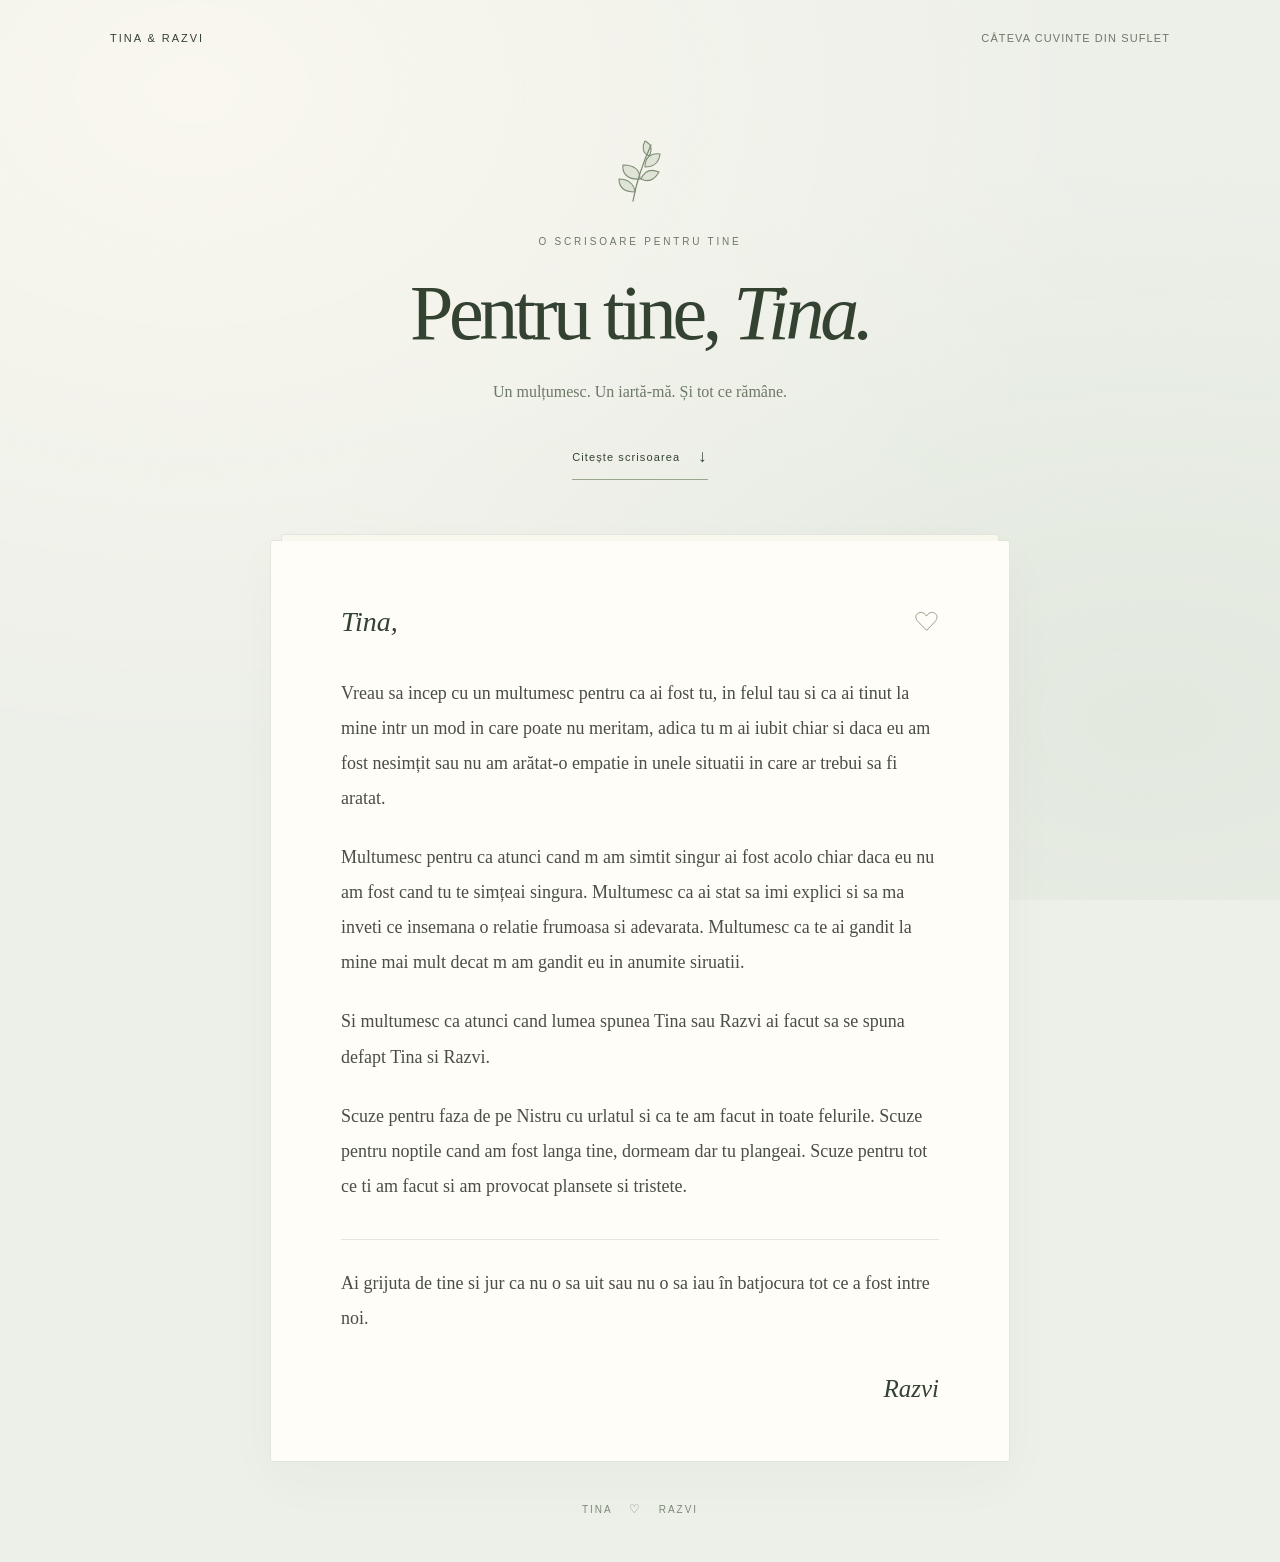
==== index.html @ d0279219 "Create personal letter website for Tina" ====
<!doctype html>
<html lang="ro">
<head>
  <meta charset="utf-8">
  <meta name="viewport" content="width=device-width, initial-scale=1">
  <meta name="theme-color" content="#edf0e9">
  <meta name="robots" content="noindex, nofollow">
  <meta name="description" content="O scrisoare pentru Tina.">
  <title>Pentru tine, Tina</title>
  <link rel="icon" href="data:image/svg+xml,%3Csvg xmlns='http://www.w3.org/2000/svg' viewBox='0 0 64 64'%3E%3Crect width='64' height='64' rx='16' fill='%23edf0e9'/%3E%3Cpath d='M32 47 13 28C2 14 23 6 32 21 41 6 62 14 51 28Z' fill='%2353624f'/%3E%3C/svg%3E">
  <style>
    :root { color-scheme: light; --ink: #344232; --muted: #6d7866; --paper: #fffdf7; --background: #edf0e9; }
    * { box-sizing: border-box; }
    html { scroll-behavior: smooth; }
    body { margin: 0; background: var(--background); color: var(--ink); -webkit-font-smoothing: antialiased; }
    body::before { content: ""; position: fixed; inset: 0; pointer-events: none; background: radial-gradient(ellipse at 15% 10%, #fffaf1aa, transparent 60%), radial-gradient(ellipse at 90% 80%, #d9e2d580, transparent 55%); z-index: -1; }
    ::selection { background: #dce4d2; }
    .topline { max-width: 1120px; margin: auto; padding: 30px 30px; display: flex; align-items: center; justify-content: space-between; font: 11px/1.5 Arial, sans-serif; letter-spacing: .18em; text-transform: uppercase; }
    .topline span:last-child { color: var(--muted); letter-spacing: .1em; }
    .hero { padding: 63px 24px 60px; text-align: center; }
    .sprig { width: 54px; height: 65px; margin: 0 auto 25px; color: #7d8e73; }
    .eyebrow { margin: 0 0 19px; font: 10px/1.6 Arial, sans-serif; letter-spacing: .28em; text-transform: uppercase; color: var(--muted); }
    h1 { margin: 0; font: normal clamp(46px, 8vw, 78px)/1.12 Georgia, 'Times New Roman', serif; letter-spacing: -.055em; }
    h1 em { font-weight: normal; }
    .intro { margin: 22px 0 30px; color: var(--muted); font: 16px/1.7 Georgia, serif; }
    .read-link { display: inline-flex; gap: 18px; align-items: center; border-bottom: 1px solid #9aa68d; padding: 9px 0; text-decoration: none; color: var(--ink); font: 11px/1.5 Arial, sans-serif; letter-spacing: .1em; }
    .read-link span { transition: transform .2s; font-size: 17px; }
    .read-link:hover span { transform: translateY(3px); }
    a:focus-visible { outline: 2px solid var(--ink); outline-offset: 7px; }
    .letter-wrap { padding: 0 22px; }
    .letter { position: relative; max-width: 740px; margin: 0 auto; padding: 61px 70px 53px; background: var(--paper); border: 1px solid #e3e5da; border-radius: 3px; box-shadow: 0 18px 55px #34423208, 0 2px 5px #34423204; scroll-margin-top: 25px; }
    .letter::before { content: ""; position: absolute; top: -7px; left: 10px; right: 10px; height: 6px; background: #f8f8ef; border: 1px solid #e3e5da; border-bottom: 0; border-radius: 3px 3px 0 0; }
    .letter-header { display: flex; align-items: center; justify-content: space-between; margin-bottom: 35px; }
    .salutation { margin: 0; font: italic 28px/1.4 Georgia, serif; }
    .heart { width: 25px; height: 25px; color: #8d9a7c; }
    .letter p:not(.salutation) { margin: 0 0 24px; font: 18px/1.95 Georgia, 'Times New Roman', serif; color: #4a4e44; overflow-wrap: break-word; }
    .letter .closing { padding-top: 26px; border-top: 1px solid #e5e7dc; margin-top: 35px !important; }
    .signature { margin-top: 34px; text-align: right; font: italic 25px/1.5 Georgia, serif; }
    footer { padding: 38px 24px 43px; text-align: center; color: #7e8976; font: 10px/1.6 Arial, sans-serif; letter-spacing: .2em; text-transform: uppercase; }
    footer span { display: inline-block; margin: 0 12px; font-size: 12px; }
    @media (max-width: 600px) {
      .topline { padding: 23px 23px; font-size: 9px; }
      .hero { padding: 42px 22px 51px; }
      .sprig { margin-bottom: 22px; }
      .letter-wrap { padding: 0 15px; }
      .letter { padding: 35px 27px 34px; }
      .letter p:not(.salutation) { font-size: 17px; line-height: 1.9; }
      .letter-header { margin-bottom: 27px; }
      .salutation { font-size: 25px; }
    }
    @media (prefers-reduced-motion: reduce) { html { scroll-behavior: auto; } .read-link span { transition: none; } }
    @media print { body { background: white; } body::before, .topline, .hero, footer { display: none; } .letter-wrap { padding: 0; } .letter { max-width: none; padding: 20px; box-shadow: none; border: 0; } .letter::before { display: none; } }
  </style>
</head>
<body>
  <header class="topline"><span>Tina &amp; Razvi</span><span>Câteva cuvinte din suflet</span></header>
  <main>
    <section class="hero" aria-labelledby="title">
      <svg class="sprig" viewBox="0 0 54 65" fill="none" aria-hidden="true"><path d="M20 61C23 44 29 25 38 5" stroke="currentColor" stroke-width="1.3" stroke-linecap="round"/><path d="M27 39C13 40 9 32 10 25C20 25 27 29 27 39ZM32 27C32 16 39 13 47 14C46 22 41 27 32 27ZM22 52C10 52 6 46 6 39C14 39 21 43 22 52ZM36 16C29 13 29 6 32 1C38 4 40 9 36 16ZM28 39C32 30 39 29 46 32C42 39 36 43 28 39Z" fill="currentColor" fill-opacity=".16" stroke="currentColor" stroke-width="1.1" stroke-linejoin="round"/></svg>
      <p class="eyebrow">O scrisoare pentru tine</p>
      <h1 id="title">Pentru tine, <em>Tina.</em></h1>
      <p class="intro">Un mulțumesc. Un iartă-mă. Și tot ce rămâne.</p>
      <a class="read-link" href="#scrisoare">Citește scrisoarea <span aria-hidden="true">↓</span></a>
    </section>
    <div class="letter-wrap">
      <article class="letter" id="scrisoare" aria-label="Scrisoare pentru Tina">
        <div class="letter-header">
          <p class="salutation">Tina,</p>
          <svg class="heart" viewBox="0 0 32 32" fill="none" aria-hidden="true"><path d="M16 27 5 16C-3 7 10-1 16 9 22-1 35 7 27 16Z" stroke="currentColor" stroke-width="1.2" stroke-linecap="round" stroke-linejoin="round"/></svg>
        </div>
        <p>Vreau sa incep cu un multumesc pentru ca ai fost tu, in felul tau si ca ai tinut la mine intr un mod in care poate nu meritam, adica tu m ai iubit chiar si daca eu am fost nesimțit sau nu am arătat-o empatie in unele situatii in care ar trebui sa fi aratat.</p>
        <p>Multumesc pentru ca atunci cand m am simtit singur ai fost acolo chiar daca eu nu am fost cand tu te simțeai singura. Multumesc ca ai stat sa imi explici si sa ma inveti ce insemana o relatie frumoasa si adevarata. Multumesc ca te ai gandit la mine mai mult decat m am gandit eu in anumite siruatii.</p>
        <p>Si multumesc ca atunci cand lumea spunea Tina sau Razvi ai facut sa se spuna defapt Tina si Razvi.</p>
        <p>Scuze pentru faza de pe Nistru cu urlatul si ca te am facut in toate felurile. Scuze pentru noptile cand am fost langa tine, dormeam dar tu plangeai. Scuze pentru tot ce ti am facut si am provocat plansete si tristete.</p>
        <p class="closing">Ai grijuta de tine si jur ca nu o sa uit sau nu o sa iau în batjocura tot ce a fost intre noi.</p>
        <div class="signature">Razvi</div>
      </article>
    </div>
  </main>
  <footer>Tina <span aria-hidden="true">♡</span> Razvi</footer>
</body>
</html>
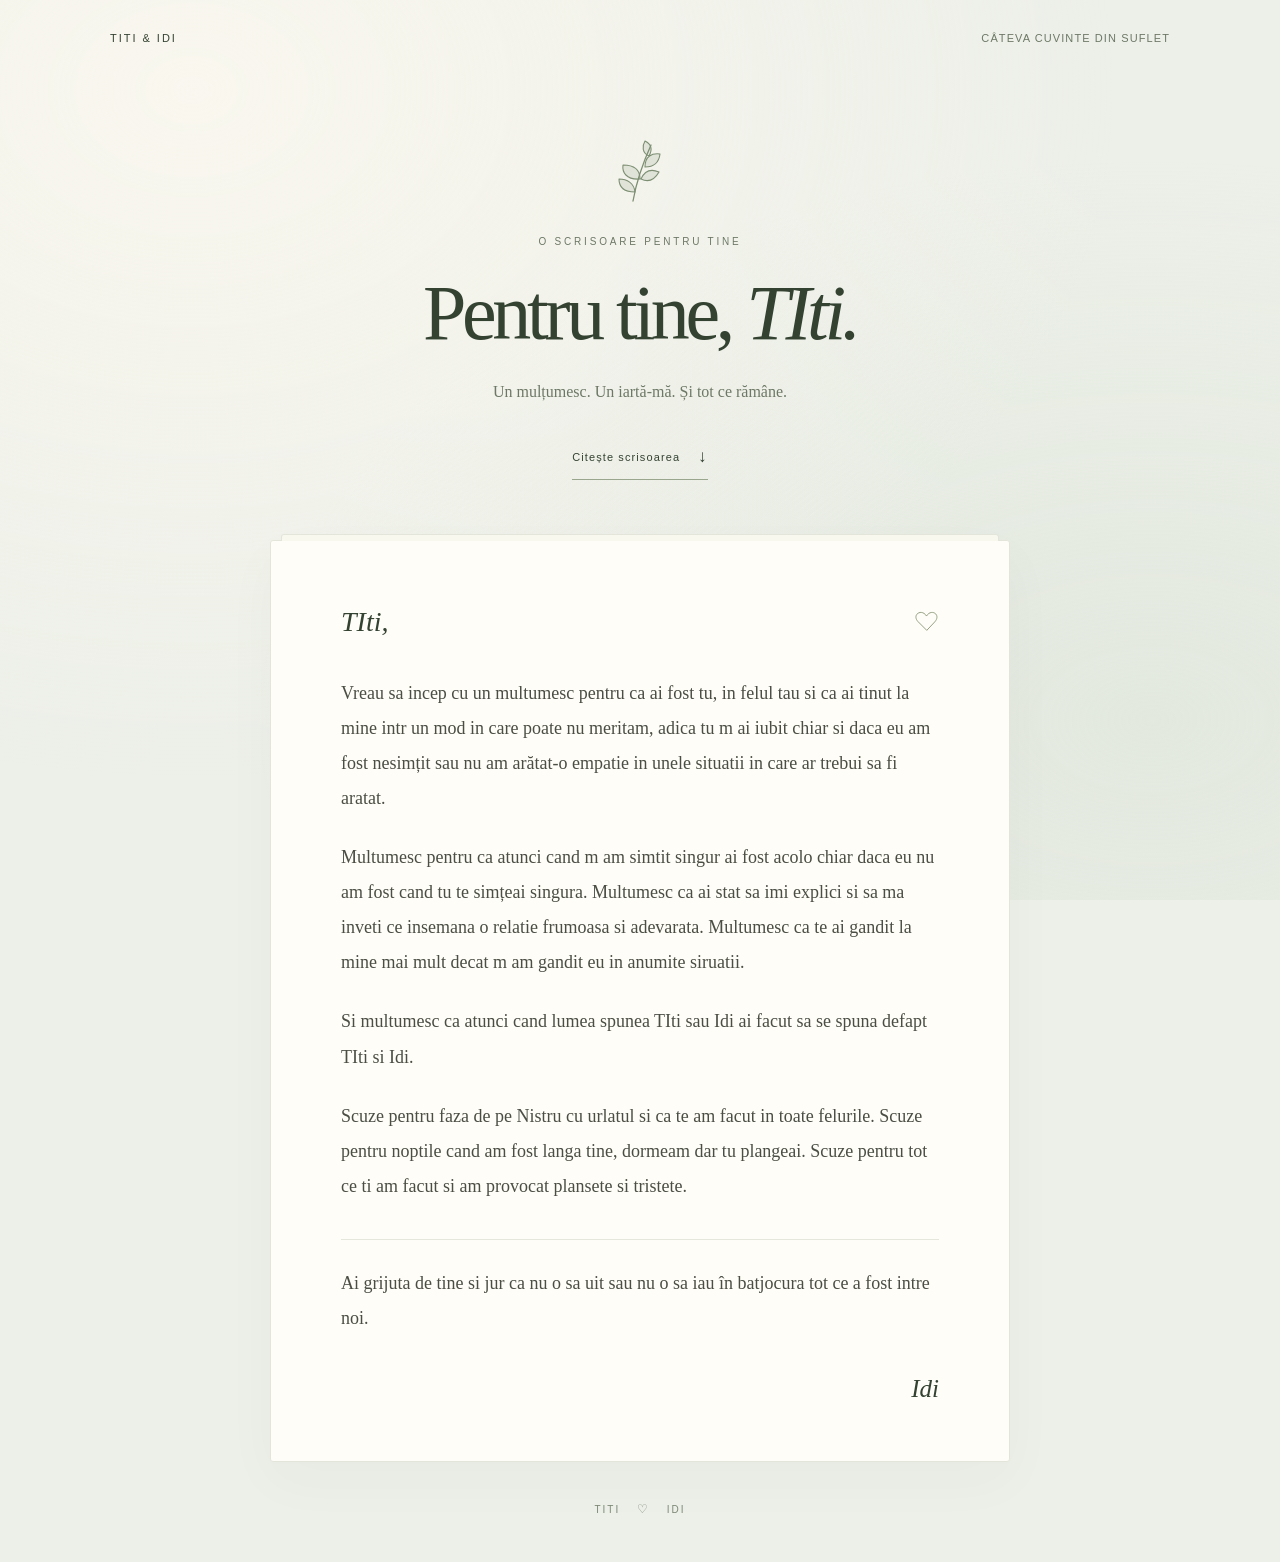
==== commit 3f55b744: "Update names to TIti and Idi" ====
--- a/index.html
+++ b/index.html
@@ -5,8 +5,8 @@
   <meta name="viewport" content="width=device-width, initial-scale=1">
   <meta name="theme-color" content="#edf0e9">
   <meta name="robots" content="noindex, nofollow">
-  <meta name="description" content="O scrisoare pentru Tina.">
-  <title>Pentru tine, Tina</title>
+  <meta name="description" content="O scrisoare pentru TIti.">
+  <title>Pentru tine, TIti</title>
   <link rel="icon" href="data:image/svg+xml,%3Csvg xmlns='http://www.w3.org/2000/svg' viewBox='0 0 64 64'%3E%3Crect width='64' height='64' rx='16' fill='%23edf0e9'/%3E%3Cpath d='M32 47 13 28C2 14 23 6 32 21 41 6 62 14 51 28Z' fill='%2353624f'/%3E%3C/svg%3E">
   <style>
     :root { color-scheme: light; --ink: #344232; --muted: #6d7866; --paper: #fffdf7; --background: #edf0e9; }
@@ -53,30 +53,30 @@
   </style>
 </head>
 <body>
-  <header class="topline"><span>Tina &amp; Razvi</span><span>Câteva cuvinte din suflet</span></header>
+  <header class="topline"><span>TIti &amp; Idi</span><span>Câteva cuvinte din suflet</span></header>
   <main>
     <section class="hero" aria-labelledby="title">
       <svg class="sprig" viewBox="0 0 54 65" fill="none" aria-hidden="true"><path d="M20 61C23 44 29 25 38 5" stroke="currentColor" stroke-width="1.3" stroke-linecap="round"/><path d="M27 39C13 40 9 32 10 25C20 25 27 29 27 39ZM32 27C32 16 39 13 47 14C46 22 41 27 32 27ZM22 52C10 52 6 46 6 39C14 39 21 43 22 52ZM36 16C29 13 29 6 32 1C38 4 40 9 36 16ZM28 39C32 30 39 29 46 32C42 39 36 43 28 39Z" fill="currentColor" fill-opacity=".16" stroke="currentColor" stroke-width="1.1" stroke-linejoin="round"/></svg>
       <p class="eyebrow">O scrisoare pentru tine</p>
-      <h1 id="title">Pentru tine, <em>Tina.</em></h1>
+      <h1 id="title">Pentru tine, <em>TIti.</em></h1>
       <p class="intro">Un mulțumesc. Un iartă-mă. Și tot ce rămâne.</p>
       <a class="read-link" href="#scrisoare">Citește scrisoarea <span aria-hidden="true">↓</span></a>
     </section>
     <div class="letter-wrap">
-      <article class="letter" id="scrisoare" aria-label="Scrisoare pentru Tina">
+      <article class="letter" id="scrisoare" aria-label="Scrisoare pentru TIti">
         <div class="letter-header">
-          <p class="salutation">Tina,</p>
+          <p class="salutation">TIti,</p>
           <svg class="heart" viewBox="0 0 32 32" fill="none" aria-hidden="true"><path d="M16 27 5 16C-3 7 10-1 16 9 22-1 35 7 27 16Z" stroke="currentColor" stroke-width="1.2" stroke-linecap="round" stroke-linejoin="round"/></svg>
         </div>
         <p>Vreau sa incep cu un multumesc pentru ca ai fost tu, in felul tau si ca ai tinut la mine intr un mod in care poate nu meritam, adica tu m ai iubit chiar si daca eu am fost nesimțit sau nu am arătat-o empatie in unele situatii in care ar trebui sa fi aratat.</p>
         <p>Multumesc pentru ca atunci cand m am simtit singur ai fost acolo chiar daca eu nu am fost cand tu te simțeai singura. Multumesc ca ai stat sa imi explici si sa ma inveti ce insemana o relatie frumoasa si adevarata. Multumesc ca te ai gandit la mine mai mult decat m am gandit eu in anumite siruatii.</p>
-        <p>Si multumesc ca atunci cand lumea spunea Tina sau Razvi ai facut sa se spuna defapt Tina si Razvi.</p>
+        <p>Si multumesc ca atunci cand lumea spunea TIti sau Idi ai facut sa se spuna defapt TIti si Idi.</p>
         <p>Scuze pentru faza de pe Nistru cu urlatul si ca te am facut in toate felurile. Scuze pentru noptile cand am fost langa tine, dormeam dar tu plangeai. Scuze pentru tot ce ti am facut si am provocat plansete si tristete.</p>
         <p class="closing">Ai grijuta de tine si jur ca nu o sa uit sau nu o sa iau în batjocura tot ce a fost intre noi.</p>
-        <div class="signature">Razvi</div>
+        <div class="signature">Idi</div>
       </article>
     </div>
   </main>
-  <footer>Tina <span aria-hidden="true">♡</span> Razvi</footer>
+  <footer>TIti <span aria-hidden="true">♡</span> Idi</footer>
 </body>
 </html>
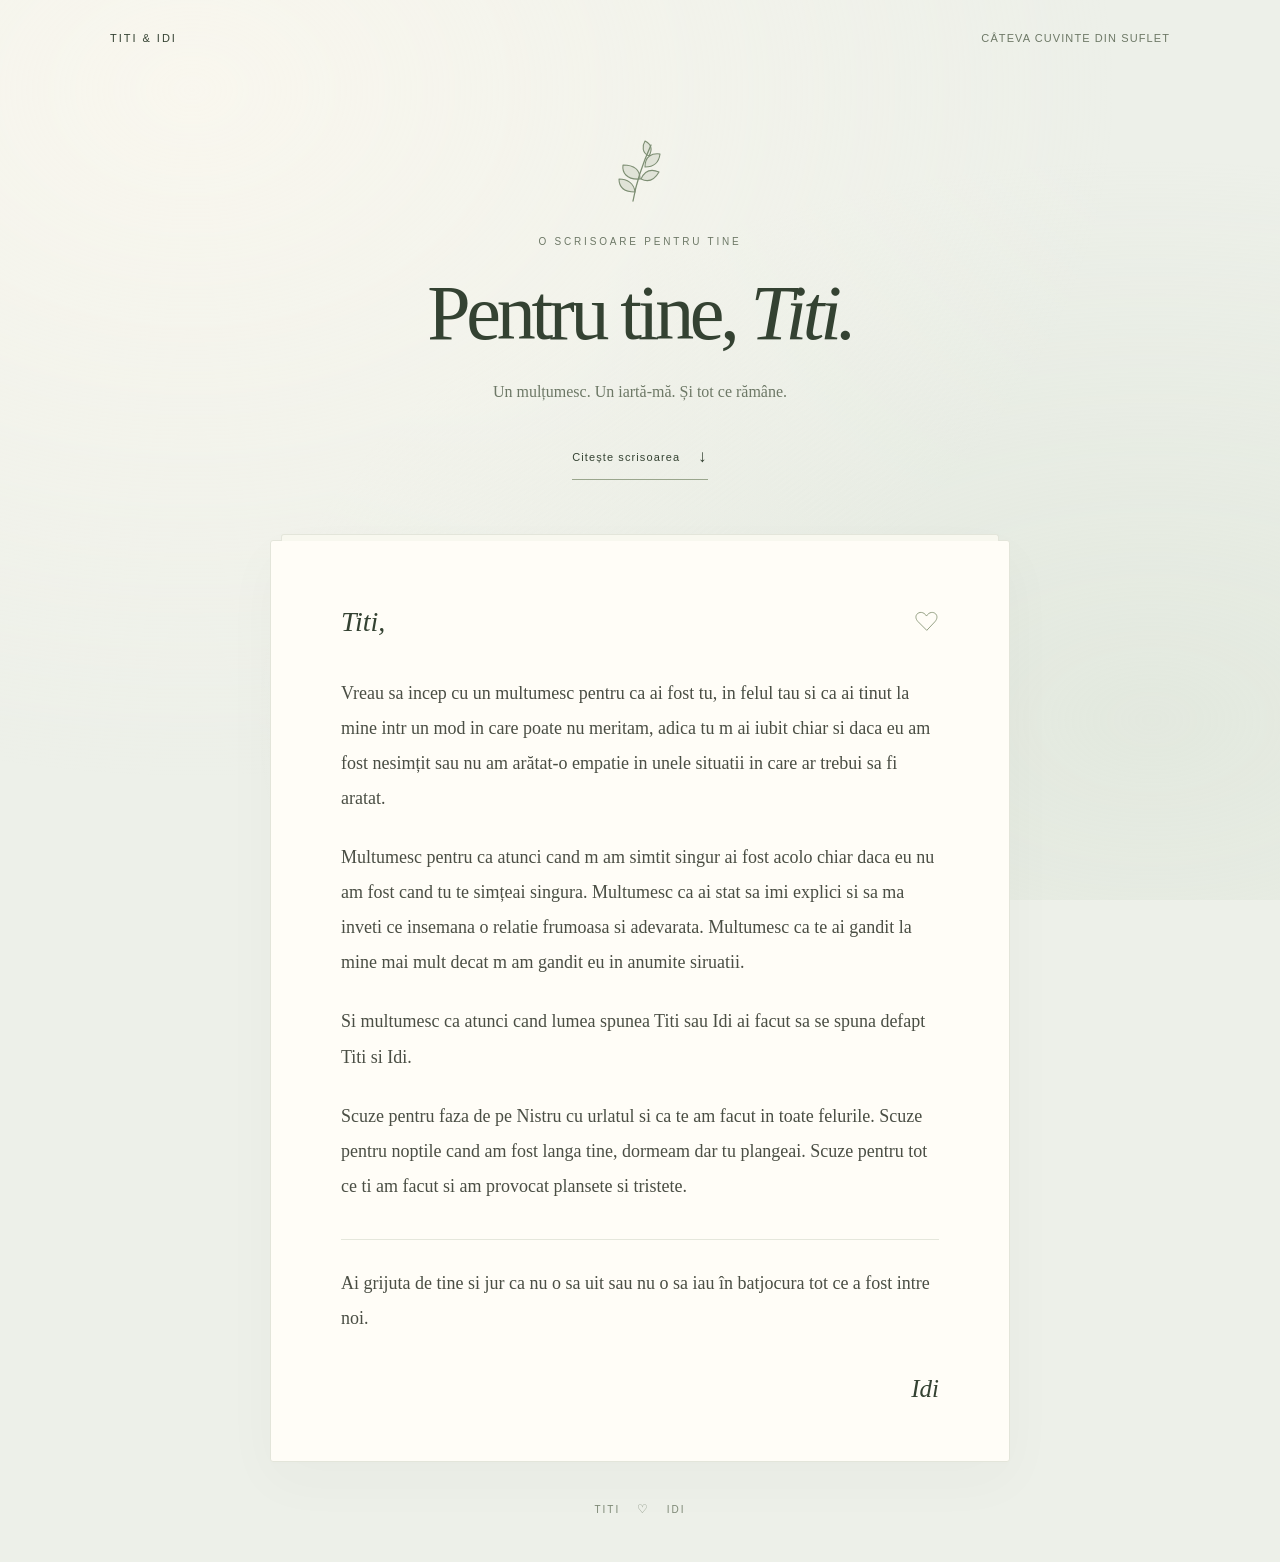
==== commit 20f4c789: "Correct capitalization of Titi" ====
--- a/index.html
+++ b/index.html
@@ -5,8 +5,8 @@
   <meta name="viewport" content="width=device-width, initial-scale=1">
   <meta name="theme-color" content="#edf0e9">
   <meta name="robots" content="noindex, nofollow">
-  <meta name="description" content="O scrisoare pentru TIti.">
-  <title>Pentru tine, TIti</title>
+  <meta name="description" content="O scrisoare pentru Titi.">
+  <title>Pentru tine, Titi</title>
   <link rel="icon" href="data:image/svg+xml,%3Csvg xmlns='http://www.w3.org/2000/svg' viewBox='0 0 64 64'%3E%3Crect width='64' height='64' rx='16' fill='%23edf0e9'/%3E%3Cpath d='M32 47 13 28C2 14 23 6 32 21 41 6 62 14 51 28Z' fill='%2353624f'/%3E%3C/svg%3E">
   <style>
     :root { color-scheme: light; --ink: #344232; --muted: #6d7866; --paper: #fffdf7; --background: #edf0e9; }
@@ -53,30 +53,30 @@
   </style>
 </head>
 <body>
-  <header class="topline"><span>TIti &amp; Idi</span><span>Câteva cuvinte din suflet</span></header>
+  <header class="topline"><span>Titi &amp; Idi</span><span>Câteva cuvinte din suflet</span></header>
   <main>
     <section class="hero" aria-labelledby="title">
       <svg class="sprig" viewBox="0 0 54 65" fill="none" aria-hidden="true"><path d="M20 61C23 44 29 25 38 5" stroke="currentColor" stroke-width="1.3" stroke-linecap="round"/><path d="M27 39C13 40 9 32 10 25C20 25 27 29 27 39ZM32 27C32 16 39 13 47 14C46 22 41 27 32 27ZM22 52C10 52 6 46 6 39C14 39 21 43 22 52ZM36 16C29 13 29 6 32 1C38 4 40 9 36 16ZM28 39C32 30 39 29 46 32C42 39 36 43 28 39Z" fill="currentColor" fill-opacity=".16" stroke="currentColor" stroke-width="1.1" stroke-linejoin="round"/></svg>
       <p class="eyebrow">O scrisoare pentru tine</p>
-      <h1 id="title">Pentru tine, <em>TIti.</em></h1>
+      <h1 id="title">Pentru tine, <em>Titi.</em></h1>
       <p class="intro">Un mulțumesc. Un iartă-mă. Și tot ce rămâne.</p>
       <a class="read-link" href="#scrisoare">Citește scrisoarea <span aria-hidden="true">↓</span></a>
     </section>
     <div class="letter-wrap">
-      <article class="letter" id="scrisoare" aria-label="Scrisoare pentru TIti">
+      <article class="letter" id="scrisoare" aria-label="Scrisoare pentru Titi">
         <div class="letter-header">
-          <p class="salutation">TIti,</p>
+          <p class="salutation">Titi,</p>
           <svg class="heart" viewBox="0 0 32 32" fill="none" aria-hidden="true"><path d="M16 27 5 16C-3 7 10-1 16 9 22-1 35 7 27 16Z" stroke="currentColor" stroke-width="1.2" stroke-linecap="round" stroke-linejoin="round"/></svg>
         </div>
         <p>Vreau sa incep cu un multumesc pentru ca ai fost tu, in felul tau si ca ai tinut la mine intr un mod in care poate nu meritam, adica tu m ai iubit chiar si daca eu am fost nesimțit sau nu am arătat-o empatie in unele situatii in care ar trebui sa fi aratat.</p>
         <p>Multumesc pentru ca atunci cand m am simtit singur ai fost acolo chiar daca eu nu am fost cand tu te simțeai singura. Multumesc ca ai stat sa imi explici si sa ma inveti ce insemana o relatie frumoasa si adevarata. Multumesc ca te ai gandit la mine mai mult decat m am gandit eu in anumite siruatii.</p>
-        <p>Si multumesc ca atunci cand lumea spunea TIti sau Idi ai facut sa se spuna defapt TIti si Idi.</p>
+        <p>Si multumesc ca atunci cand lumea spunea Titi sau Idi ai facut sa se spuna defapt Titi si Idi.</p>
         <p>Scuze pentru faza de pe Nistru cu urlatul si ca te am facut in toate felurile. Scuze pentru noptile cand am fost langa tine, dormeam dar tu plangeai. Scuze pentru tot ce ti am facut si am provocat plansete si tristete.</p>
         <p class="closing">Ai grijuta de tine si jur ca nu o sa uit sau nu o sa iau în batjocura tot ce a fost intre noi.</p>
         <div class="signature">Idi</div>
       </article>
     </div>
   </main>
-  <footer>TIti <span aria-hidden="true">♡</span> Idi</footer>
+  <footer>Titi <span aria-hidden="true">♡</span> Idi</footer>
 </body>
 </html>
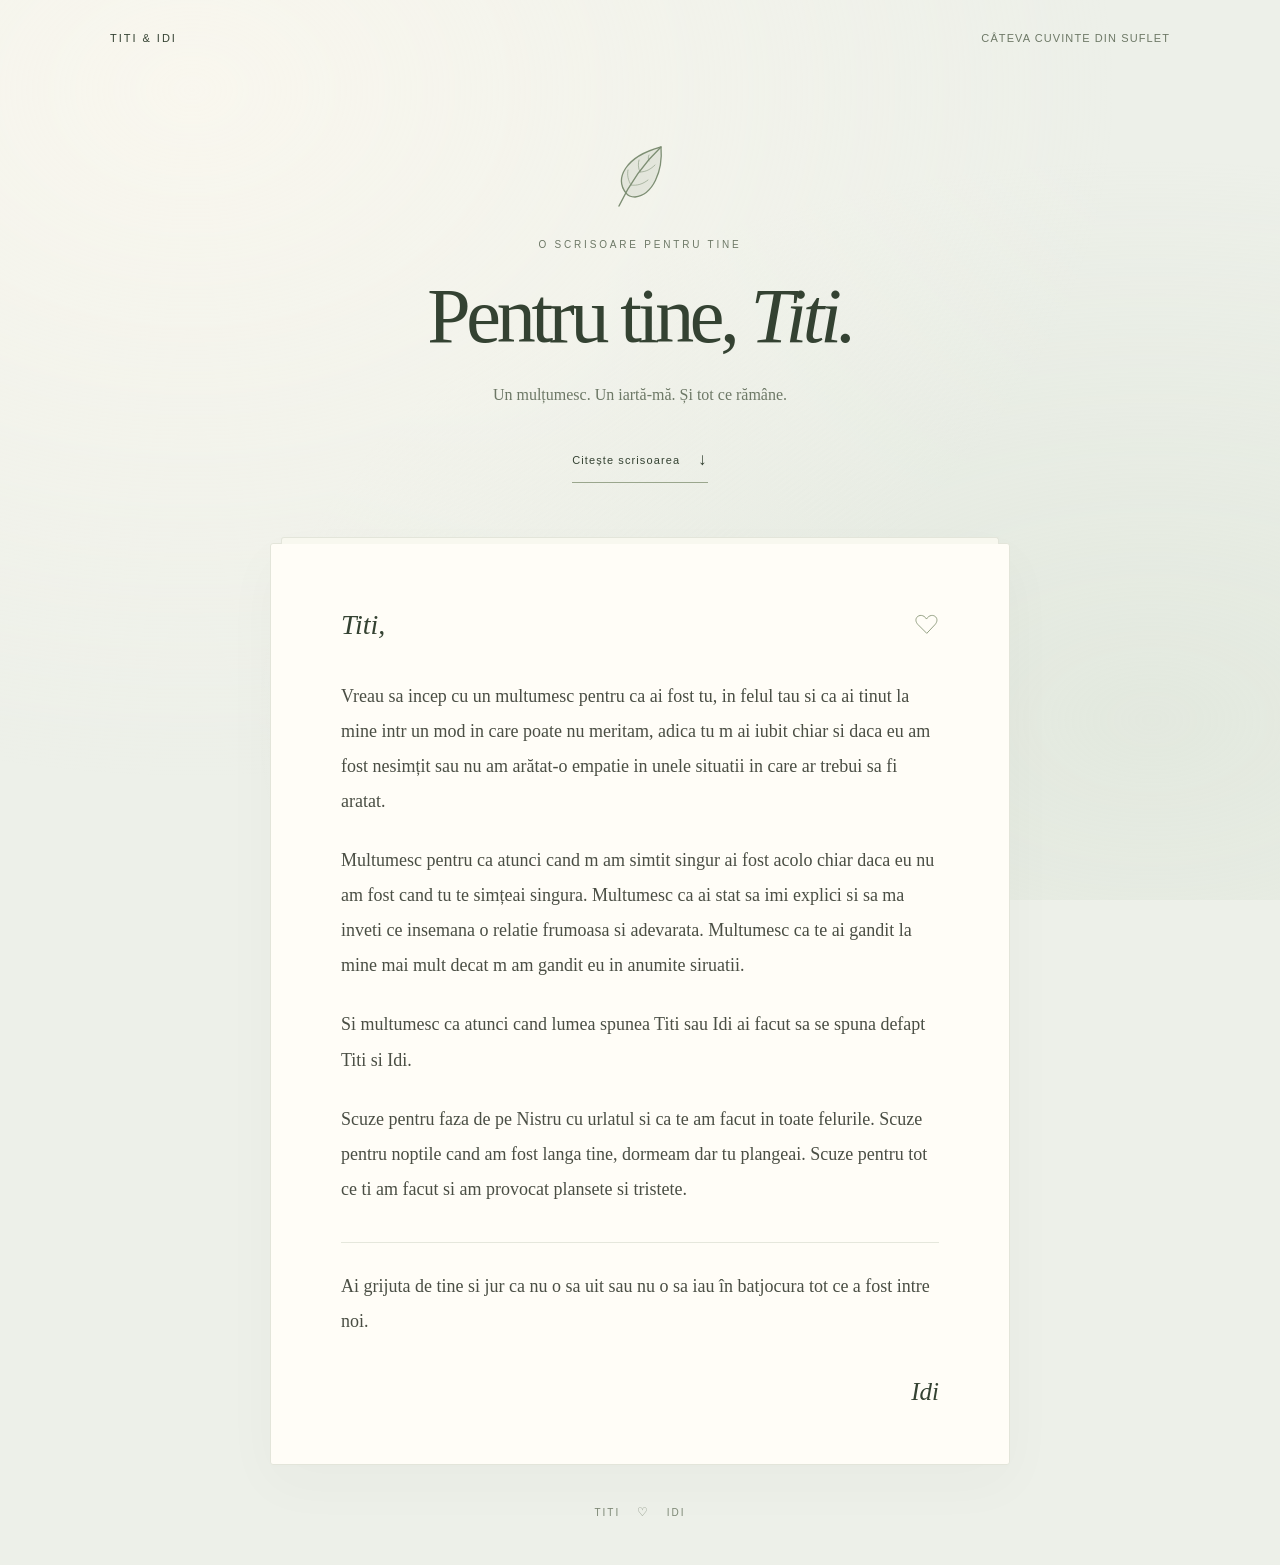
==== commit abd1afa3: "Redraw leaf with natural outline and fine veins" ====
--- a/index.html
+++ b/index.html
@@ -18,7 +18,7 @@
     .topline { max-width: 1120px; margin: auto; padding: 30px 30px; display: flex; align-items: center; justify-content: space-between; font: 11px/1.5 Arial, sans-serif; letter-spacing: .18em; text-transform: uppercase; }
     .topline span:last-child { color: var(--muted); letter-spacing: .1em; }
     .hero { padding: 63px 24px 60px; text-align: center; }
-    .sprig { width: 54px; height: 65px; margin: 0 auto 25px; color: #7d8e73; }
+    .sprig { display: block; width: 64px; height: 72px; margin: 0 auto 25px; color: #7d8e73; }
     .eyebrow { margin: 0 0 19px; font: 10px/1.6 Arial, sans-serif; letter-spacing: .28em; text-transform: uppercase; color: var(--muted); }
     h1 { margin: 0; font: normal clamp(46px, 8vw, 78px)/1.12 Georgia, 'Times New Roman', serif; letter-spacing: -.055em; }
     h1 em { font-weight: normal; }
@@ -56,7 +56,11 @@
   <header class="topline"><span>Titi &amp; Idi</span><span>Câteva cuvinte din suflet</span></header>
   <main>
     <section class="hero" aria-labelledby="title">
-      <svg class="sprig" viewBox="0 0 54 65" fill="none" aria-hidden="true"><path d="M20 61C23 44 29 25 38 5" stroke="currentColor" stroke-width="1.3" stroke-linecap="round"/><path d="M27 39C13 40 9 32 10 25C20 25 27 29 27 39ZM32 27C32 16 39 13 47 14C46 22 41 27 32 27ZM22 52C10 52 6 46 6 39C14 39 21 43 22 52ZM36 16C29 13 29 6 32 1C38 4 40 9 36 16ZM28 39C32 30 39 29 46 32C42 39 36 43 28 39Z" fill="currentColor" fill-opacity=".16" stroke="currentColor" stroke-width="1.1" stroke-linejoin="round"/></svg>
+      <svg class="sprig" viewBox="0 0 64 72" fill="none" aria-hidden="true">
+        <path d="M18 53C7 39 16 17 53 7C55 31 45 55 27 57C23 57 20 56 18 53Z" fill="currentColor" fill-opacity=".13" stroke="currentColor" stroke-width="1.3" stroke-linejoin="round"/>
+        <path d="M11 66C20 47 35 24 53 7" stroke="currentColor" stroke-width="1.4" stroke-linecap="round"/>
+        <path d="M23 45C20 40 19 35 20 30M23 45C29 46 35 44 40 40M32 32C30 28 30 23 31 20M32 32C38 32 43 29 47 25M41 21C40 19 40 17 41 15" stroke="currentColor" stroke-opacity=".65" stroke-width=".85" stroke-linecap="round" stroke-linejoin="round"/>
+      </svg>
       <p class="eyebrow">O scrisoare pentru tine</p>
       <h1 id="title">Pentru tine, <em>Titi.</em></h1>
       <p class="intro">Un mulțumesc. Un iartă-mă. Și tot ce rămâne.</p>
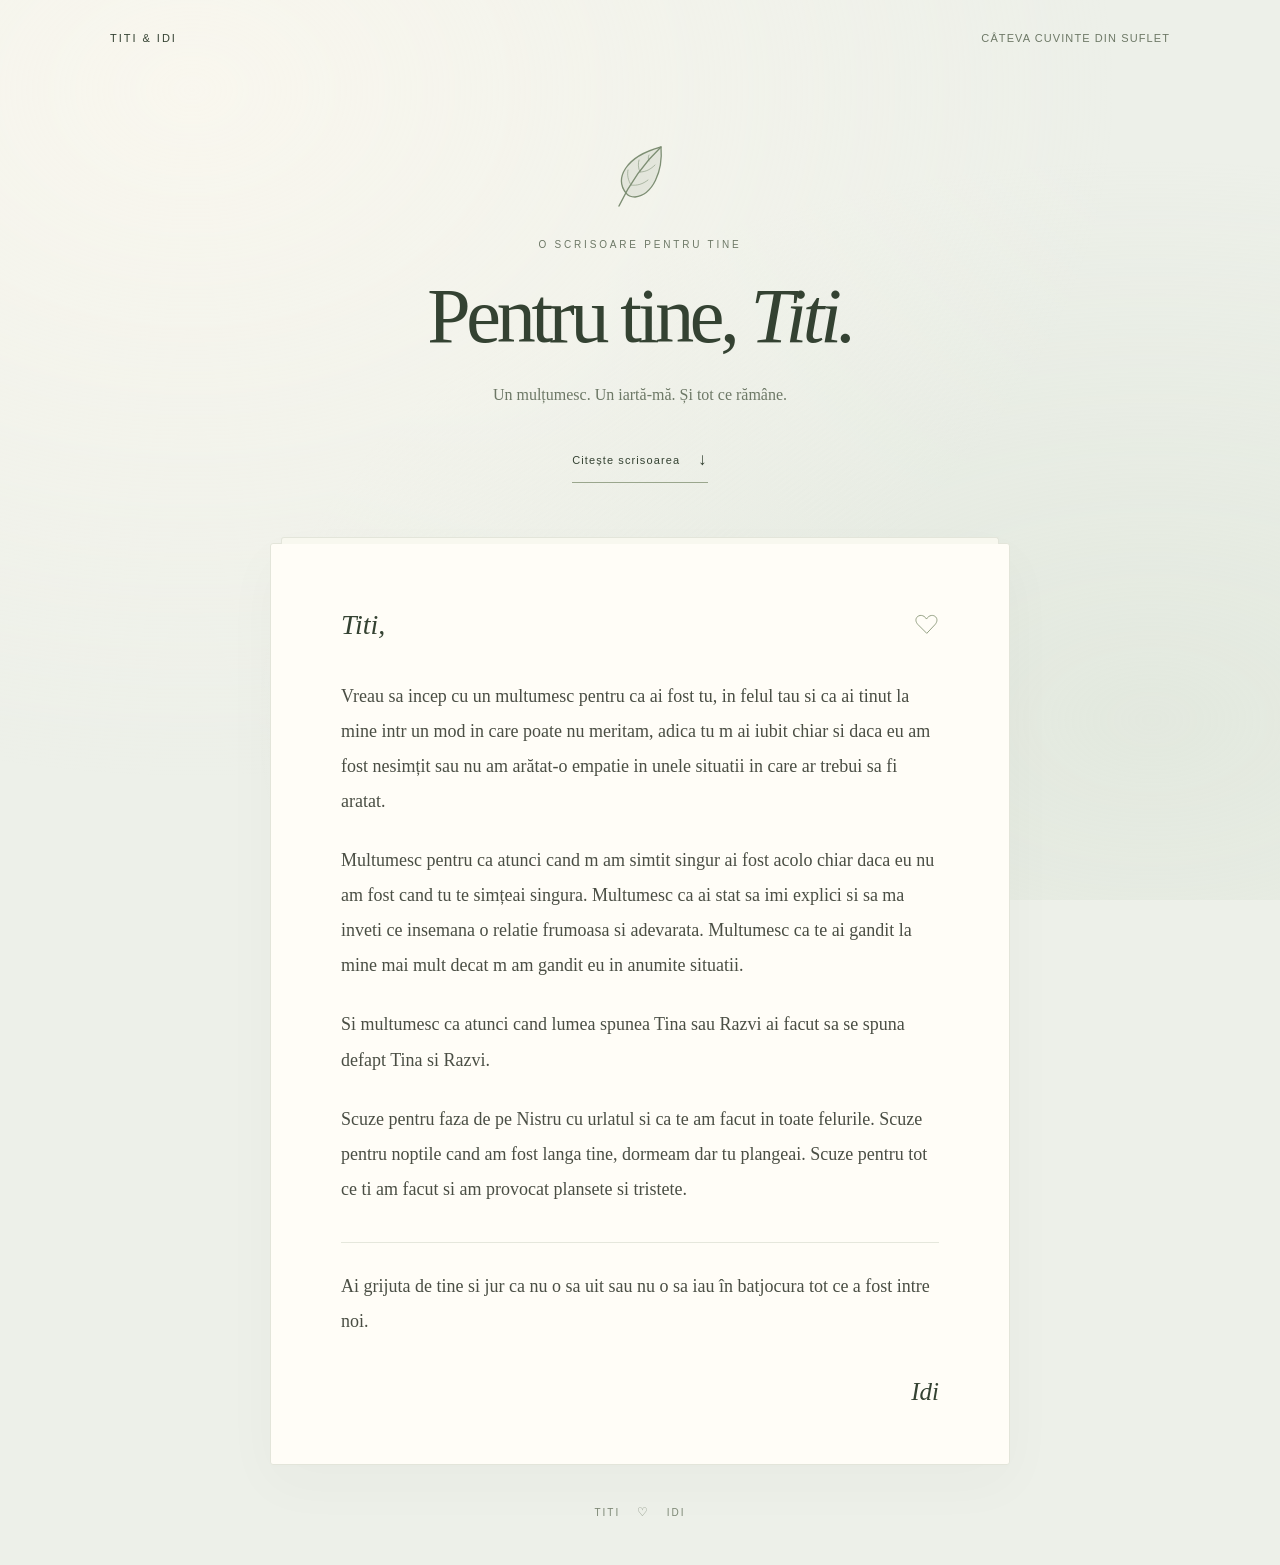
==== commit e0574d8c: "Add gentle scroll animations and preserve letter edits" ====
--- a/index.html
+++ b/index.html
@@ -73,8 +73,8 @@
           <svg class="heart" viewBox="0 0 32 32" fill="none" aria-hidden="true"><path d="M16 27 5 16C-3 7 10-1 16 9 22-1 35 7 27 16Z" stroke="currentColor" stroke-width="1.2" stroke-linecap="round" stroke-linejoin="round"/></svg>
         </div>
         <p>Vreau sa incep cu un multumesc pentru ca ai fost tu, in felul tau si ca ai tinut la mine intr un mod in care poate nu meritam, adica tu m ai iubit chiar si daca eu am fost nesimțit sau nu am arătat-o empatie in unele situatii in care ar trebui sa fi aratat.</p>
-        <p>Multumesc pentru ca atunci cand m am simtit singur ai fost acolo chiar daca eu nu am fost cand tu te simțeai singura. Multumesc ca ai stat sa imi explici si sa ma inveti ce insemana o relatie frumoasa si adevarata. Multumesc ca te ai gandit la mine mai mult decat m am gandit eu in anumite siruatii.</p>
-        <p>Si multumesc ca atunci cand lumea spunea Titi sau Idi ai facut sa se spuna defapt Titi si Idi.</p>
+        <p>Multumesc pentru ca atunci cand m am simtit singur ai fost acolo chiar daca eu nu am fost cand tu te simțeai singura. Multumesc ca ai stat sa imi explici si sa ma inveti ce insemana o relatie frumoasa si adevarata. Multumesc ca te ai gandit la mine mai mult decat m am gandit eu in anumite situatii.</p>
+        <p>Si multumesc ca atunci cand lumea spunea Tina sau Razvi ai facut sa se spuna defapt Tina si Razvi.</p>
         <p>Scuze pentru faza de pe Nistru cu urlatul si ca te am facut in toate felurile. Scuze pentru noptile cand am fost langa tine, dormeam dar tu plangeai. Scuze pentru tot ce ti am facut si am provocat plansete si tristete.</p>
         <p class="closing">Ai grijuta de tine si jur ca nu o sa uit sau nu o sa iau în batjocura tot ce a fost intre noi.</p>
         <div class="signature">Idi</div>
@@ -82,5 +82,57 @@
     </div>
   </main>
   <footer>Titi <span aria-hidden="true">♡</span> Idi</footer>
+  <script>
+    (() => {
+      const motionPreference = window.matchMedia('(prefers-reduced-motion: reduce)');
+      if (!('IntersectionObserver' in window) || !Element.prototype.animate) return;
+
+      const letter = document.querySelector('.letter');
+      const targets = [letter, ...letter.children, document.querySelector('footer')];
+      const animations = new Set();
+      let observer;
+
+      function updateMotion() {
+        observer?.disconnect();
+        animations.forEach(animation => animation.finish());
+        animations.clear();
+        if (motionPreference.matches) return;
+
+        observer = new IntersectionObserver(entries => {
+          entries.forEach(entry => {
+            if (!entry.isIntersecting) return;
+            observer.unobserve(entry.target);
+
+            const isPaper = entry.target === letter;
+            const keyframes = isPaper
+              ? [
+                  { transform: 'translateY(28px) scale(.985)' },
+                  { transform: 'translateY(0) scale(1)' }
+                ]
+              : [
+                  { opacity: 0, transform: 'translateY(22px)' },
+                  { opacity: 1, transform: 'translateY(0)' }
+                ];
+            const animation = entry.target.animate(keyframes, {
+              duration: isPaper ? 1100 : 850,
+              easing: 'cubic-bezier(.22, 1, .36, 1)'
+            });
+            animations.add(animation);
+            animation.onfinish = () => animations.delete(animation);
+          });
+        }, { threshold: 0.08, rootMargin: '0px 0px -20px 0px' });
+
+        targets.forEach(target => observer.observe(target));
+      }
+
+      updateMotion();
+      motionPreference.addEventListener('change', updateMotion);
+      window.addEventListener('beforeprint', () => {
+        observer?.disconnect();
+        animations.forEach(animation => animation.finish());
+      });
+      window.addEventListener('afterprint', updateMotion);
+    })();
+  </script>
 </body>
 </html>
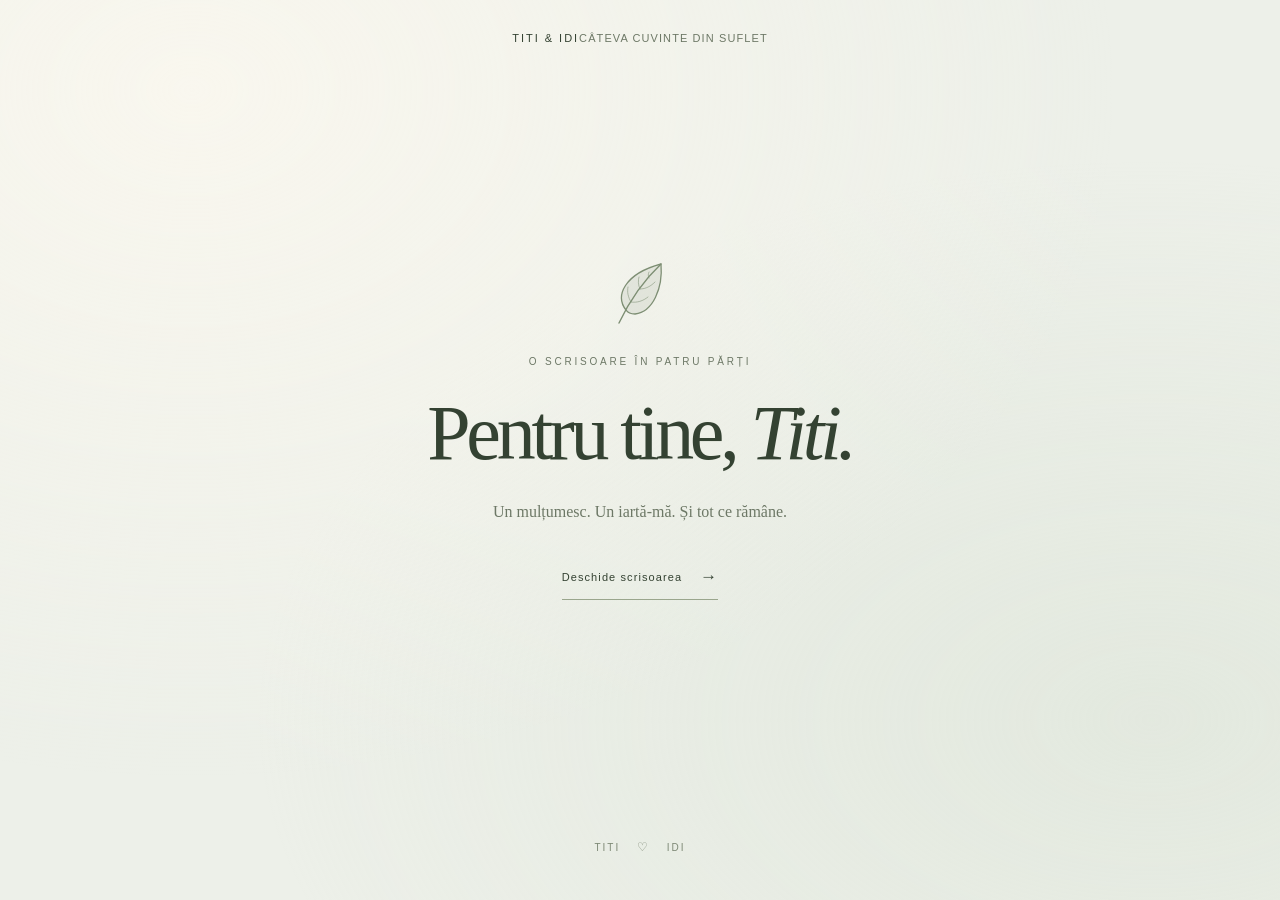
==== commit 65c9860f: "Split letter into four linked chapters with top-of-page navigation" ====
--- a/index.html
+++ b/index.html
@@ -8,51 +8,10 @@
   <meta name="description" content="O scrisoare pentru Titi.">
   <title>Pentru tine, Titi</title>
   <link rel="icon" href="data:image/svg+xml,%3Csvg xmlns='http://www.w3.org/2000/svg' viewBox='0 0 64 64'%3E%3Crect width='64' height='64' rx='16' fill='%23edf0e9'/%3E%3Cpath d='M32 47 13 28C2 14 23 6 32 21 41 6 62 14 51 28Z' fill='%2353624f'/%3E%3C/svg%3E">
-  <style>
-    :root { color-scheme: light; --ink: #344232; --muted: #6d7866; --paper: #fffdf7; --background: #edf0e9; }
-    * { box-sizing: border-box; }
-    html { scroll-behavior: smooth; }
-    body { margin: 0; background: var(--background); color: var(--ink); -webkit-font-smoothing: antialiased; }
-    body::before { content: ""; position: fixed; inset: 0; pointer-events: none; background: radial-gradient(ellipse at 15% 10%, #fffaf1aa, transparent 60%), radial-gradient(ellipse at 90% 80%, #d9e2d580, transparent 55%); z-index: -1; }
-    ::selection { background: #dce4d2; }
-    .topline { max-width: 1120px; margin: auto; padding: 30px 30px; display: flex; align-items: center; justify-content: space-between; font: 11px/1.5 Arial, sans-serif; letter-spacing: .18em; text-transform: uppercase; }
-    .topline span:last-child { color: var(--muted); letter-spacing: .1em; }
-    .hero { padding: 63px 24px 60px; text-align: center; }
-    .sprig { display: block; width: 64px; height: 72px; margin: 0 auto 25px; color: #7d8e73; }
-    .eyebrow { margin: 0 0 19px; font: 10px/1.6 Arial, sans-serif; letter-spacing: .28em; text-transform: uppercase; color: var(--muted); }
-    h1 { margin: 0; font: normal clamp(46px, 8vw, 78px)/1.12 Georgia, 'Times New Roman', serif; letter-spacing: -.055em; }
-    h1 em { font-weight: normal; }
-    .intro { margin: 22px 0 30px; color: var(--muted); font: 16px/1.7 Georgia, serif; }
-    .read-link { display: inline-flex; gap: 18px; align-items: center; border-bottom: 1px solid #9aa68d; padding: 9px 0; text-decoration: none; color: var(--ink); font: 11px/1.5 Arial, sans-serif; letter-spacing: .1em; }
-    .read-link span { transition: transform .2s; font-size: 17px; }
-    .read-link:hover span { transform: translateY(3px); }
-    a:focus-visible { outline: 2px solid var(--ink); outline-offset: 7px; }
-    .letter-wrap { padding: 0 22px; }
-    .letter { position: relative; max-width: 740px; margin: 0 auto; padding: 61px 70px 53px; background: var(--paper); border: 1px solid #e3e5da; border-radius: 3px; box-shadow: 0 18px 55px #34423208, 0 2px 5px #34423204; scroll-margin-top: 25px; }
-    .letter::before { content: ""; position: absolute; top: -7px; left: 10px; right: 10px; height: 6px; background: #f8f8ef; border: 1px solid #e3e5da; border-bottom: 0; border-radius: 3px 3px 0 0; }
-    .letter-header { display: flex; align-items: center; justify-content: space-between; margin-bottom: 35px; }
-    .salutation { margin: 0; font: italic 28px/1.4 Georgia, serif; }
-    .heart { width: 25px; height: 25px; color: #8d9a7c; }
-    .letter p:not(.salutation) { margin: 0 0 24px; font: 18px/1.95 Georgia, 'Times New Roman', serif; color: #4a4e44; overflow-wrap: break-word; }
-    .letter .closing { padding-top: 26px; border-top: 1px solid #e5e7dc; margin-top: 35px !important; }
-    .signature { margin-top: 34px; text-align: right; font: italic 25px/1.5 Georgia, serif; }
-    footer { padding: 38px 24px 43px; text-align: center; color: #7e8976; font: 10px/1.6 Arial, sans-serif; letter-spacing: .2em; text-transform: uppercase; }
-    footer span { display: inline-block; margin: 0 12px; font-size: 12px; }
-    @media (max-width: 600px) {
-      .topline { padding: 23px 23px; font-size: 9px; }
-      .hero { padding: 42px 22px 51px; }
-      .sprig { margin-bottom: 22px; }
-      .letter-wrap { padding: 0 15px; }
-      .letter { padding: 35px 27px 34px; }
-      .letter p:not(.salutation) { font-size: 17px; line-height: 1.9; }
-      .letter-header { margin-bottom: 27px; }
-      .salutation { font-size: 25px; }
-    }
-    @media (prefers-reduced-motion: reduce) { html { scroll-behavior: auto; } .read-link span { transition: none; } }
-    @media print { body { background: white; } body::before, .topline, .hero, footer { display: none; } .letter-wrap { padding: 0; } .letter { max-width: none; padding: 20px; box-shadow: none; border: 0; } .letter::before { display: none; } }
-  </style>
+  <link rel="stylesheet" href="style.css">
+  <script src="script.js" defer></script>
 </head>
-<body>
+<body class="cover">
   <header class="topline"><span>Titi &amp; Idi</span><span>Câteva cuvinte din suflet</span></header>
   <main>
     <section class="hero" aria-labelledby="title">
@@ -61,78 +20,12 @@
         <path d="M11 66C20 47 35 24 53 7" stroke="currentColor" stroke-width="1.4" stroke-linecap="round"/>
         <path d="M23 45C20 40 19 35 20 30M23 45C29 46 35 44 40 40M32 32C30 28 30 23 31 20M32 32C38 32 43 29 47 25M41 21C40 19 40 17 41 15" stroke="currentColor" stroke-opacity=".65" stroke-width=".85" stroke-linecap="round" stroke-linejoin="round"/>
       </svg>
-      <p class="eyebrow">O scrisoare pentru tine</p>
+      <p class="eyebrow">O scrisoare în patru părți</p>
       <h1 id="title">Pentru tine, <em>Titi.</em></h1>
       <p class="intro">Un mulțumesc. Un iartă-mă. Și tot ce rămâne.</p>
-      <a class="read-link" href="#scrisoare">Citește scrisoarea <span aria-hidden="true">↓</span></a>
+      <a class="read-link" href="scrisoare-1.html">Deschide scrisoarea <span aria-hidden="true">→</span></a>
     </section>
-    <div class="letter-wrap">
-      <article class="letter" id="scrisoare" aria-label="Scrisoare pentru Titi">
-        <div class="letter-header">
-          <p class="salutation">Titi,</p>
-          <svg class="heart" viewBox="0 0 32 32" fill="none" aria-hidden="true"><path d="M16 27 5 16C-3 7 10-1 16 9 22-1 35 7 27 16Z" stroke="currentColor" stroke-width="1.2" stroke-linecap="round" stroke-linejoin="round"/></svg>
-        </div>
-        <p>Vreau sa incep cu un multumesc pentru ca ai fost tu, in felul tau si ca ai tinut la mine intr un mod in care poate nu meritam, adica tu m ai iubit chiar si daca eu am fost nesimțit sau nu am arătat-o empatie in unele situatii in care ar trebui sa fi aratat.</p>
-        <p>Multumesc pentru ca atunci cand m am simtit singur ai fost acolo chiar daca eu nu am fost cand tu te simțeai singura. Multumesc ca ai stat sa imi explici si sa ma inveti ce insemana o relatie frumoasa si adevarata. Multumesc ca te ai gandit la mine mai mult decat m am gandit eu in anumite situatii.</p>
-        <p>Si multumesc ca atunci cand lumea spunea Tina sau Razvi ai facut sa se spuna defapt Tina si Razvi.</p>
-        <p>Scuze pentru faza de pe Nistru cu urlatul si ca te am facut in toate felurile. Scuze pentru noptile cand am fost langa tine, dormeam dar tu plangeai. Scuze pentru tot ce ti am facut si am provocat plansete si tristete.</p>
-        <p class="closing">Ai grijuta de tine si jur ca nu o sa uit sau nu o sa iau în batjocura tot ce a fost intre noi.</p>
-        <div class="signature">Idi</div>
-      </article>
-    </div>
   </main>
   <footer>Titi <span aria-hidden="true">♡</span> Idi</footer>
-  <script>
-    (() => {
-      const motionPreference = window.matchMedia('(prefers-reduced-motion: reduce)');
-      if (!('IntersectionObserver' in window) || !Element.prototype.animate) return;
-
-      const letter = document.querySelector('.letter');
-      const targets = [letter, ...letter.children, document.querySelector('footer')];
-      const animations = new Set();
-      let observer;
-
-      function updateMotion() {
-        observer?.disconnect();
-        animations.forEach(animation => animation.finish());
-        animations.clear();
-        if (motionPreference.matches) return;
-
-        observer = new IntersectionObserver(entries => {
-          entries.forEach(entry => {
-            if (!entry.isIntersecting) return;
-            observer.unobserve(entry.target);
-
-            const isPaper = entry.target === letter;
-            const keyframes = isPaper
-              ? [
-                  { transform: 'translateY(28px) scale(.985)' },
-                  { transform: 'translateY(0) scale(1)' }
-                ]
-              : [
-                  { opacity: 0, transform: 'translateY(22px)' },
-                  { opacity: 1, transform: 'translateY(0)' }
-                ];
-            const animation = entry.target.animate(keyframes, {
-              duration: isPaper ? 1100 : 850,
-              easing: 'cubic-bezier(.22, 1, .36, 1)'
-            });
-            animations.add(animation);
-            animation.onfinish = () => animations.delete(animation);
-          });
-        }, { threshold: 0.08, rootMargin: '0px 0px -20px 0px' });
-
-        targets.forEach(target => observer.observe(target));
-      }
-
-      updateMotion();
-      motionPreference.addEventListener('change', updateMotion);
-      window.addEventListener('beforeprint', () => {
-        observer?.disconnect();
-        animations.forEach(animation => animation.finish());
-      });
-      window.addEventListener('afterprint', updateMotion);
-    })();
-  </script>
 </body>
 </html>
--- a/style.css
+++ b/style.css
@@ -0,0 +1,72 @@
+:root { color-scheme: light; --ink: #344232; --muted: #6d7866; --paper: #fffdf7; --background: #edf0e9; }
+    * { box-sizing: border-box; }
+    html { scroll-behavior: smooth; }
+    body { margin: 0; background: var(--background); color: var(--ink); -webkit-font-smoothing: antialiased; }
+    body::before { content: ""; position: fixed; inset: 0; pointer-events: none; background: radial-gradient(ellipse at 15% 10%, #fffaf1aa, transparent 60%), radial-gradient(ellipse at 90% 80%, #d9e2d580, transparent 55%); z-index: -1; }
+    ::selection { background: #dce4d2; }
+    .topline { max-width: 1120px; margin: auto; padding: 30px 30px; display: flex; align-items: center; justify-content: space-between; font: 11px/1.5 Arial, sans-serif; letter-spacing: .18em; text-transform: uppercase; }
+    .topline span:last-child { color: var(--muted); letter-spacing: .1em; }
+    .hero { padding: 63px 24px 60px; text-align: center; }
+    .sprig { display: block; width: 64px; height: 72px; margin: 0 auto 25px; color: #7d8e73; }
+    .eyebrow { margin: 0 0 19px; font: 10px/1.6 Arial, sans-serif; letter-spacing: .28em; text-transform: uppercase; color: var(--muted); }
+    h1 { margin: 0; font: normal clamp(46px, 8vw, 78px)/1.12 Georgia, 'Times New Roman', serif; letter-spacing: -.055em; }
+    h1 em { font-weight: normal; }
+    .intro { margin: 22px 0 30px; color: var(--muted); font: 16px/1.7 Georgia, serif; }
+    .read-link { display: inline-flex; gap: 18px; align-items: center; border-bottom: 1px solid #9aa68d; padding: 9px 0; text-decoration: none; color: var(--ink); font: 11px/1.5 Arial, sans-serif; letter-spacing: .1em; }
+    .read-link span { transition: transform .2s; font-size: 17px; }
+    .read-link:hover span { transform: translateY(3px); }
+    a:focus-visible { outline: 2px solid var(--ink); outline-offset: 7px; }
+    .letter-wrap { padding: 0 22px; }
+    .letter { position: relative; max-width: 740px; margin: 0 auto; padding: 61px 70px 53px; background: var(--paper); border: 1px solid #e3e5da; border-radius: 3px; box-shadow: 0 18px 55px #34423208, 0 2px 5px #34423204; scroll-margin-top: 25px; }
+    .letter::before { content: ""; position: absolute; top: -7px; left: 10px; right: 10px; height: 6px; background: #f8f8ef; border: 1px solid #e3e5da; border-bottom: 0; border-radius: 3px 3px 0 0; }
+    .letter-header { display: flex; align-items: center; justify-content: space-between; margin-bottom: 35px; }
+    .salutation { margin: 0; font: italic 28px/1.4 Georgia, serif; }
+    .heart { width: 25px; height: 25px; color: #8d9a7c; }
+    .letter p:not(.salutation) { margin: 0 0 24px; font: 18px/1.95 Georgia, 'Times New Roman', serif; color: #4a4e44; overflow-wrap: break-word; }
+    .letter .closing { padding-top: 26px; border-top: 1px solid #e5e7dc; margin-top: 35px !important; }
+    .signature { margin-top: 34px; text-align: right; font: italic 25px/1.5 Georgia, serif; }
+    footer { padding: 38px 24px 43px; text-align: center; color: #7e8976; font: 10px/1.6 Arial, sans-serif; letter-spacing: .2em; text-transform: uppercase; }
+    footer span { display: inline-block; margin: 0 12px; font-size: 12px; }
+    @media (max-width: 600px) {
+      .topline { padding: 23px 23px; font-size: 9px; }
+      .hero { padding: 42px 22px 51px; }
+      .sprig { margin-bottom: 22px; }
+      .letter-wrap { padding: 0 15px; }
+      .letter { padding: 35px 27px 34px; }
+      .letter p:not(.salutation) { font-size: 17px; line-height: 1.9; }
+      .letter-header { margin-bottom: 27px; }
+      .salutation { font-size: 25px; }
+    }
+    @media (prefers-reduced-motion: reduce) { html { scroll-behavior: auto; } .read-link span { transition: none; } }
+    @media print { body { background: white; } body::before, .topline, .hero, footer { display: none; } .letter-wrap { padding: 0; } .letter { max-width: none; padding: 20px; box-shadow: none; border: 0; } .letter::before { display: none; } }
+  
+    .hero--chapter { padding: 28px 24px 43px; }
+    .hero--chapter h1 { font-size: clamp(37px, 7vw, 56px); }
+    .hero--chapter .sprig { width: 43px; height: 49px; margin-bottom: 20px; }
+    .chapters { display: flex; justify-content: center; gap: 12px; margin: 0 auto 35px; padding: 0 20px; }
+    .chapters a { display: flex; align-items: center; justify-content: center; min-width: 44px; min-height: 44px; border: 1px solid #cbd2c2; border-radius: 50%; text-decoration: none; color: var(--muted); font: 12px/1 Arial, sans-serif; transition: background .2s, border-color .2s; }
+    .chapters a:hover { background: #e0e7d8; border-color: #8d9a7c; }
+    .chapters a[aria-current="page"] { background: var(--ink); border-color: var(--ink); color: var(--paper); }
+    .page-nav { display: flex; align-items: center; justify-content: space-between; gap: 16px; max-width: 740px; margin: 24px auto 0; padding: 0 0 8px; }
+    .page-nav a { display: inline-flex; align-items: center; justify-content: center; gap: 12px; min-height: 48px; padding: 12px 20px; border: 1px solid #cbd2c2; border-radius: 4px; color: var(--ink); text-decoration: none; font: 12px/1.5 Arial, sans-serif; transition: background .2s; }
+    .page-nav a:hover { background: #dfe6d8; }
+    .page-nav .next { background: var(--ink); border-color: var(--ink); color: var(--paper); }
+    .page-nav .next:hover { background: #4b5c46; }
+    .page-count { color: var(--muted); font: 11px/1.5 Arial, sans-serif; white-space: nowrap; }
+    .letter .closing { margin-top: 0 !important; padding-top: 0; border-top: 0; }
+    .cover { min-height: 100svh; display: flex; flex-direction: column; }
+    .cover main { flex: 1; display: grid; place-items: center; }
+    .cover .hero { padding-top: 35px; padding-bottom: 55px; }
+    .cover .read-link span { transform: none; }
+    @media (prefers-reduced-motion: no-preference) {
+      .hero { animation: welcome .9s cubic-bezier(.22, 1, .36, 1) both; }
+      @keyframes welcome { from { opacity: 0; transform: translateY(15px); } to { opacity: 1; transform: translateY(0); } }
+    }
+    @media (max-width: 600px) {
+      .hero--chapter { padding: 19px 22px 31px; }
+      .chapters { margin-bottom: 28px; }
+      .page-nav { flex-wrap: wrap; gap: 10px; }
+      .page-nav a { padding: 12px 14px; }
+      .page-count { order: 3; flex-basis: 100%; text-align: center; padding-top: 8px; }
+    }
+    @media print { .chapters, .page-nav { display: none; } }
